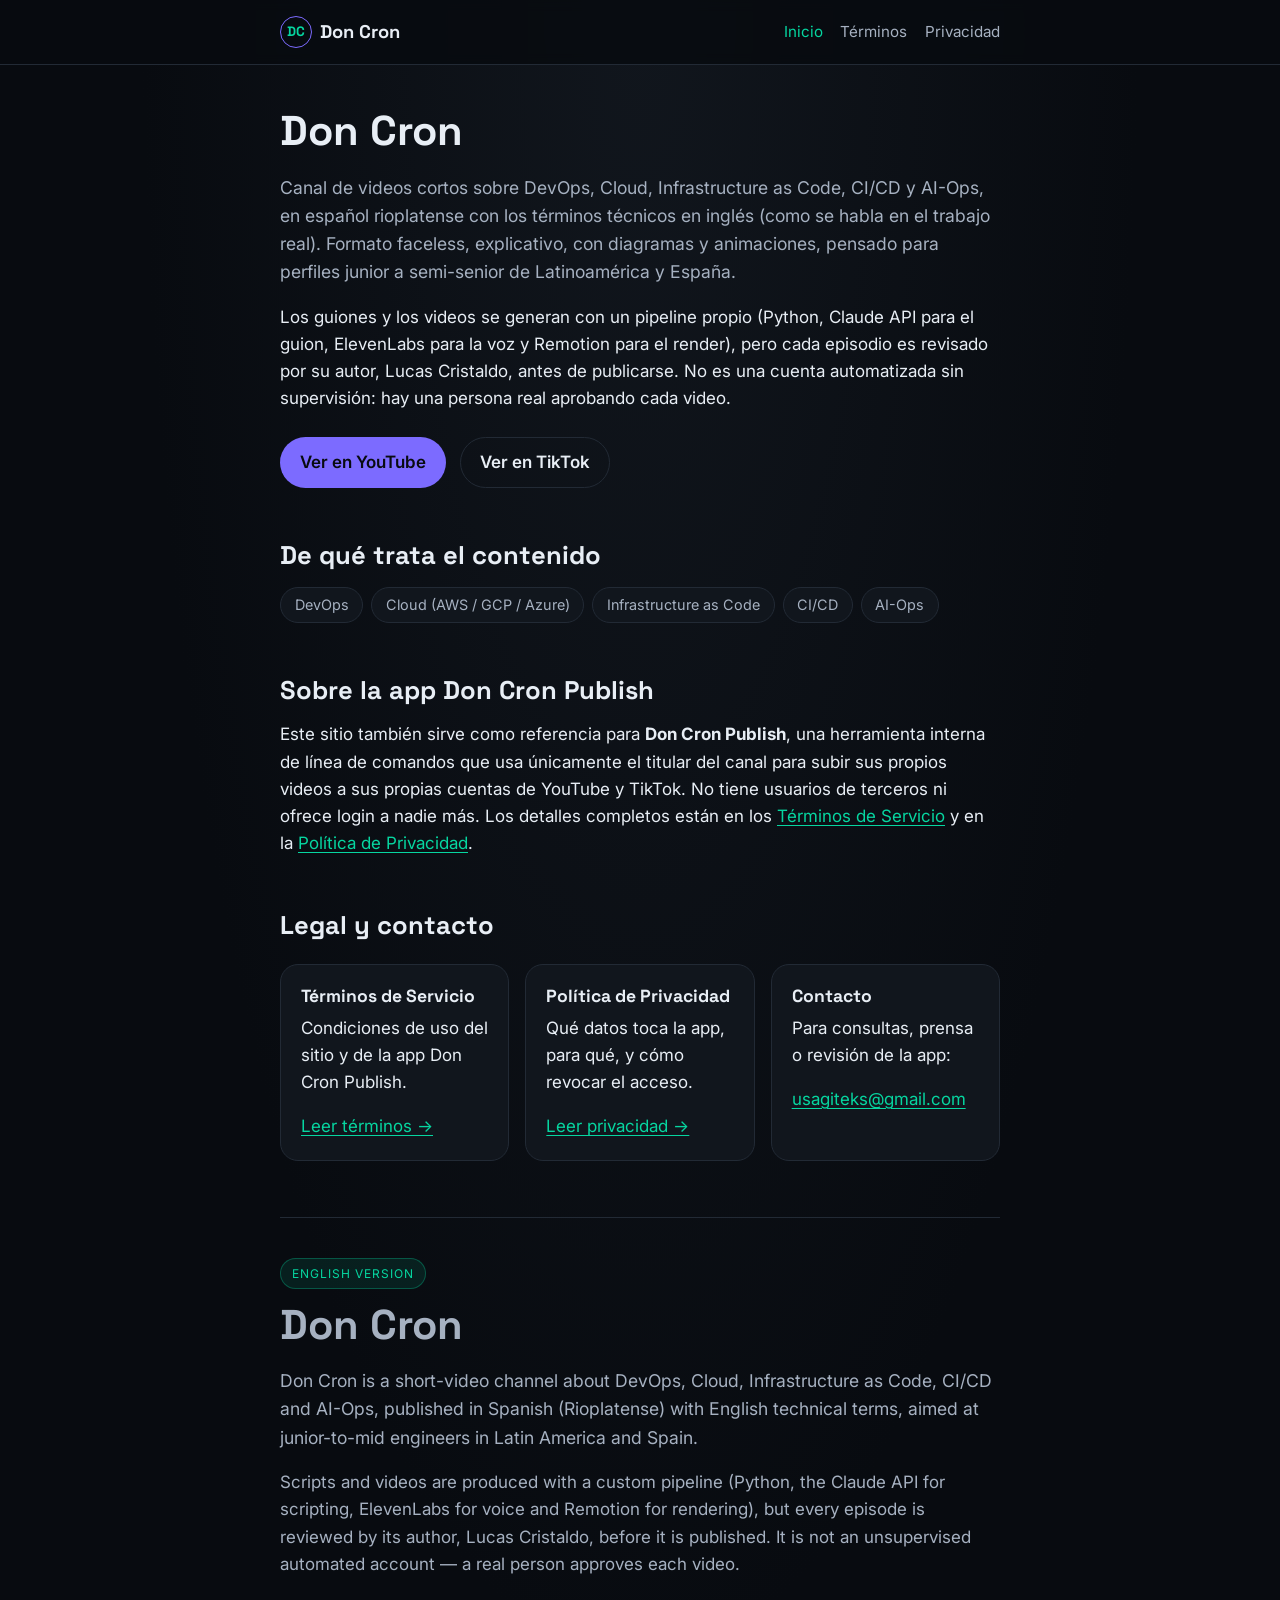
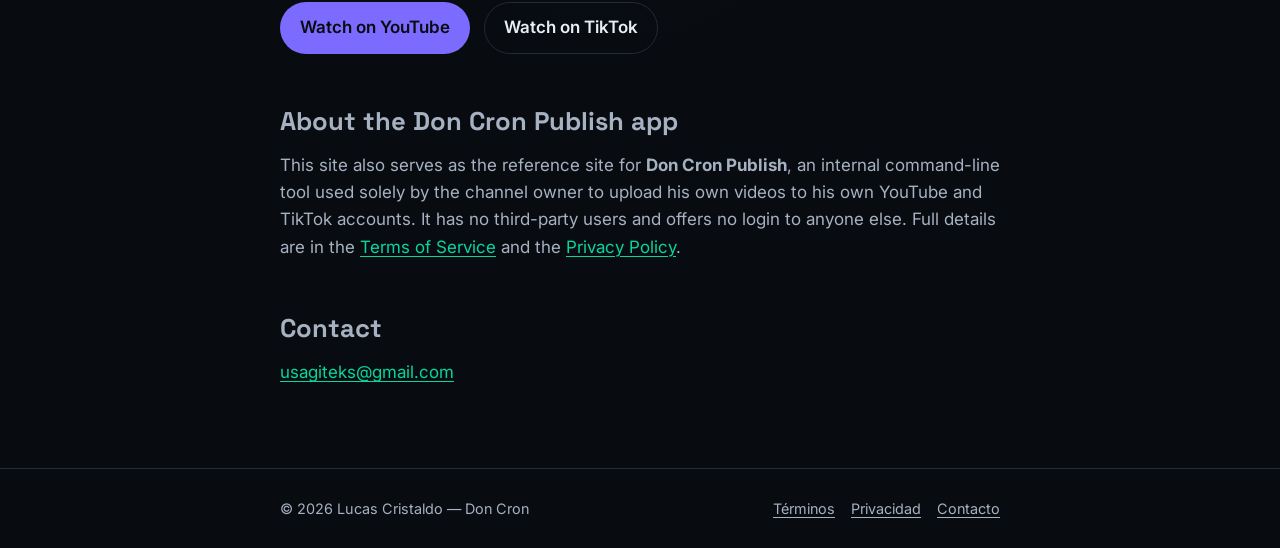
==== index.html @ e9a8c75a "feat: sitio público de Don Cron — home, términos y privacidad para la app Don Cron Publish Co-Author" ====
<!doctype html>
<html lang="es">
<head>
  <meta charset="utf-8">
  <meta name="viewport" content="width=device-width, initial-scale=1">
  <title>Don Cron — DevOps, Cloud y AI-Ops en español</title>
  <meta name="description" content="Don Cron es un canal de YouTube Shorts y TikTok sobre DevOps, Cloud, IaC, CI/CD y AI-Ops en español, con guiones y videos generados por un pipeline propio y revisados por su autor antes de publicarse.">
  <link rel="canonical" href="https://don-cron.com/">
  <link rel="icon" type="image/svg+xml" href="data:image/svg+xml,%3Csvg xmlns='http://www.w3.org/2000/svg' viewBox='0 0 64 64'%3E%3Ccircle cx='32' cy='32' r='30' fill='%23080b10' stroke='%237c6bff' stroke-width='3'/%3E%3Ctext x='32' y='41' font-family='Space Grotesk,Inter,sans-serif' font-size='24' font-weight='700' fill='%2306d6a0' text-anchor='middle'%3EDC%3C/text%3E%3C/svg%3E">
  <link rel="preconnect" href="https://fonts.googleapis.com">
  <link rel="preconnect" href="https://fonts.gstatic.com" crossorigin>
  <link href="https://fonts.googleapis.com/css2?family=Space+Grotesk:wght@500;700&family=Inter:wght@400;500;600&display=swap" rel="stylesheet">
  <link rel="stylesheet" href="/styles.css">
</head>
<body>
  <a class="skip-link" href="#contenido">Saltar al contenido</a>
  <header class="site-header">
    <div class="header-inner">
      <a class="wordmark" href="/">
        <span class="mark-dc" aria-hidden="true">DC</span>
        Don Cron
      </a>
      <nav class="site-nav" aria-label="Navegación principal">
        <a href="/" aria-current="page">Inicio</a>
        <a href="/terminos/">Términos</a>
        <a href="/privacidad/">Privacidad</a>
      </nav>
    </div>
  </header>

  <main id="contenido">
    <section lang="es">
      <h1>Don Cron</h1>
      <p class="lede">
        Canal de videos cortos sobre DevOps, Cloud, Infrastructure as Code, CI/CD
        y AI-Ops, en español rioplatense con los términos técnicos en inglés
        (como se habla en el trabajo real). Formato faceless, explicativo, con
        diagramas y animaciones, pensado para perfiles junior a semi-senior de
        Latinoamérica y España.
      </p>

      <p>
        Los guiones y los videos se generan con un pipeline propio (Python,
        Claude API para el guion, ElevenLabs para la voz y Remotion para el
        render), pero cada episodio es revisado por su autor, Lucas Cristaldo,
        antes de publicarse. No es una cuenta automatizada sin supervisión: hay
        una persona real aprobando cada video.
      </p>

      <div class="btn-row">
        <a class="btn" href="https://www.youtube.com/@Don-Cron" target="_blank" rel="noopener">Ver en YouTube</a>
        <a class="btn btn-outline" href="https://www.tiktok.com/@eldoncron" target="_blank" rel="noopener">Ver en TikTok</a>
      </div>

      <h2>De qué trata el contenido</h2>
      <ul class="pill-list">
        <li>DevOps</li>
        <li>Cloud (AWS / GCP / Azure)</li>
        <li>Infrastructure as Code</li>
        <li>CI/CD</li>
        <li>AI-Ops</li>
      </ul>

      <h2>Sobre la app Don Cron Publish</h2>
      <p>
        Este sitio también sirve como referencia para <strong>Don Cron
        Publish</strong>, una herramienta interna de línea de comandos que usa
        únicamente el titular del canal para subir sus propios videos a sus
        propias cuentas de YouTube y TikTok. No tiene usuarios de terceros ni
        ofrece login a nadie más. Los detalles completos están en los
        <a href="/terminos/">Términos de Servicio</a> y en la
        <a href="/privacidad/">Política de Privacidad</a>.
      </p>

      <h2>Legal y contacto</h2>
      <div class="card-grid">
        <div class="card">
          <h3>Términos de Servicio</h3>
          <p>Condiciones de uso del sitio y de la app Don Cron Publish.</p>
          <a href="/terminos/">Leer términos →</a>
        </div>
        <div class="card">
          <h3>Política de Privacidad</h3>
          <p>Qué datos toca la app, para qué, y cómo revocar el acceso.</p>
          <a href="/privacidad/">Leer privacidad →</a>
        </div>
        <div class="card">
          <h3>Contacto</h3>
          <p>Para consultas, prensa o revisión de la app:</p>
          <a href="mailto:usagiteks@gmail.com">usagiteks@gmail.com</a>
        </div>
      </div>
    </section>

    <hr class="lang-divider">

    <section lang="en">
      <span class="lang-tag">English version</span>
      <h1>Don Cron</h1>
      <p class="lede">
        Don Cron is a short-video channel about DevOps, Cloud, Infrastructure as
        Code, CI/CD and AI-Ops, published in Spanish (Rioplatense) with English
        technical terms, aimed at junior-to-mid engineers in Latin America and
        Spain.
      </p>
      <p>
        Scripts and videos are produced with a custom pipeline (Python, the
        Claude API for scripting, ElevenLabs for voice and Remotion for
        rendering), but every episode is reviewed by its author, Lucas
        Cristaldo, before it is published. It is not an unsupervised automated
        account — a real person approves each video.
      </p>
      <div class="btn-row">
        <a class="btn" href="https://www.youtube.com/@Don-Cron" target="_blank" rel="noopener">Watch on YouTube</a>
        <a class="btn btn-outline" href="https://www.tiktok.com/@eldoncron" target="_blank" rel="noopener">Watch on TikTok</a>
      </div>
      <h2>About the Don Cron Publish app</h2>
      <p>
        This site also serves as the reference site for <strong>Don Cron
        Publish</strong>, an internal command-line tool used solely by the
        channel owner to upload his own videos to his own YouTube and TikTok
        accounts. It has no third-party users and offers no login to anyone
        else. Full details are in the
        <a href="/terminos/">Terms of Service</a> and the
        <a href="/privacidad/">Privacy Policy</a>.
      </p>
      <h2>Contact</h2>
      <p>
        <a href="mailto:usagiteks@gmail.com">usagiteks@gmail.com</a>
      </p>
    </section>
  </main>

  <footer class="site-footer">
    <div class="footer-inner">
      <span>© 2026 Lucas Cristaldo — Don Cron</span>
      <div class="footer-links">
        <a href="/terminos/">Términos</a>
        <a href="/privacidad/">Privacidad</a>
        <a href="mailto:usagiteks@gmail.com">Contacto</a>
      </div>
    </div>
  </footer>
</body>
</html>
---- styles.css ----
/* Don Cron — don-cron.com
   Estilo derivado de la paleta aprobada del canal (ver remotion/src/theme.ts
   en el repo del pipeline): fondo oscuro, acentos violeta/cyan,
   Space Grotesk para títulos, Inter para texto. */

:root {
  --bg: #080b10;
  --bg-elev: #11161d;
  --border: #222a35;
  --text: #e8eef5;
  --text-dim: #a6b1c1;
  --violet: #7c6bff;
  --cyan: #06d6a0;
  --radius-sm: 12px;
  --radius-md: 18px;
  --max-width: 760px;
}

* {
  box-sizing: border-box;
}

html {
  color-scheme: dark;
}

body {
  margin: 0;
  background: radial-gradient(ellipse at 50% 0%, var(--bg-elev) 0%, var(--bg) 55%);
  color: var(--text);
  font-family: 'Inter', system-ui, -apple-system, sans-serif;
  line-height: 1.6;
  font-size: 17px;
}

h1,
h2,
h3 {
  font-family: 'Space Grotesk', 'Inter', system-ui, sans-serif;
  line-height: 1.25;
  color: var(--text);
}

h1 {
  font-size: clamp(1.9rem, 5vw, 2.6rem);
  margin: 0 0 0.4em;
}

h2 {
  font-size: clamp(1.3rem, 4vw, 1.6rem);
  margin: 2em 0 0.6em;
}

h3 {
  font-size: 1.1rem;
  margin: 1.6em 0 0.4em;
}

p {
  margin: 0 0 1em;
}

a {
  color: var(--cyan);
  text-decoration-thickness: 1px;
  text-underline-offset: 3px;
}

a:hover,
a:focus-visible {
  color: var(--violet);
}

a:focus-visible,
button:focus-visible {
  outline: 2px solid var(--cyan);
  outline-offset: 3px;
}

ul,
ol {
  padding-left: 1.3em;
  margin: 0 0 1em;
}

li {
  margin-bottom: 0.5em;
}

.skip-link {
  position: absolute;
  left: -9999px;
  top: 0;
  background: var(--violet);
  color: #080b10;
  padding: 0.6em 1em;
  border-radius: var(--radius-sm);
  z-index: 10;
}

.skip-link:focus {
  left: 1em;
  top: 1em;
}

header.site-header {
  border-bottom: 1px solid var(--border);
  background: rgba(8, 11, 16, 0.85);
  backdrop-filter: blur(6px);
  position: sticky;
  top: 0;
  z-index: 5;
}

.header-inner {
  max-width: var(--max-width);
  margin: 0 auto;
  padding: 1rem 1.25rem;
  display: flex;
  align-items: center;
  justify-content: space-between;
  gap: 1rem;
  flex-wrap: wrap;
}

.wordmark {
  display: flex;
  align-items: center;
  gap: 0.5rem;
  font-family: 'Space Grotesk', 'Inter', system-ui, sans-serif;
  font-weight: 700;
  font-size: 1.15rem;
  color: var(--text);
  text-decoration: none;
}

.wordmark:hover,
.wordmark:focus-visible {
  color: var(--text);
}

.wordmark .mark-dc {
  display: inline-flex;
  align-items: center;
  justify-content: center;
  width: 32px;
  height: 32px;
  border-radius: 50%;
  border: 1.5px solid var(--violet);
  color: var(--cyan);
  font-size: 0.85rem;
  font-weight: 700;
  letter-spacing: -0.03em;
}

nav.site-nav {
  display: flex;
  gap: 1.1rem;
  flex-wrap: wrap;
  font-size: 0.95rem;
}

nav.site-nav a {
  color: var(--text-dim);
  text-decoration: none;
}

nav.site-nav a:hover,
nav.site-nav a:focus-visible,
nav.site-nav a[aria-current="page"] {
  color: var(--cyan);
}

main {
  max-width: var(--max-width);
  margin: 0 auto;
  padding: 2.5rem 1.25rem 4rem;
}

.lede {
  font-size: 1.1rem;
  color: var(--text-dim);
}

.card-grid {
  display: grid;
  grid-template-columns: repeat(auto-fit, minmax(220px, 1fr));
  gap: 1rem;
  margin: 1.5rem 0;
}

.card {
  background: var(--bg-elev);
  border: 1px solid var(--border);
  border-radius: var(--radius-md);
  padding: 1.25rem;
}

.card h3 {
  margin-top: 0;
}

.btn {
  display: inline-flex;
  align-items: center;
  gap: 0.5rem;
  padding: 0.7rem 1.2rem;
  border-radius: 999px;
  background: var(--violet);
  color: #080b10;
  font-weight: 600;
  text-decoration: none;
  border: 1px solid transparent;
}

.btn:hover,
.btn:focus-visible {
  background: var(--cyan);
  color: #080b10;
}

.btn-outline {
  background: transparent;
  color: var(--text);
  border: 1px solid var(--border);
}

.btn-outline:hover,
.btn-outline:focus-visible {
  border-color: var(--cyan);
  color: var(--cyan);
  background: transparent;
}

.btn-row {
  display: flex;
  gap: 0.85rem;
  flex-wrap: wrap;
  margin: 1.5rem 0;
}

.pill-list {
  list-style: none;
  padding: 0;
  display: flex;
  flex-wrap: wrap;
  gap: 0.5rem;
}

.pill-list li {
  margin: 0;
  background: var(--bg-elev);
  border: 1px solid var(--border);
  border-radius: 999px;
  padding: 0.35rem 0.85rem;
  font-size: 0.9rem;
  color: var(--text-dim);
}

.legal-meta {
  color: var(--text-dim);
  font-size: 0.92rem;
  border-left: 3px solid var(--violet);
  padding-left: 0.9rem;
  margin: 1.2rem 0 2rem;
}

.lang-divider {
  margin: 3.5rem 0 2.5rem;
  border: 0;
  border-top: 1px solid var(--border);
}

.lang-tag {
  display: inline-block;
  text-transform: uppercase;
  letter-spacing: 0.08em;
  font-size: 0.75rem;
  color: var(--cyan);
  background: rgba(6, 214, 160, 0.1);
  border: 1px solid rgba(6, 214, 160, 0.3);
  border-radius: 999px;
  padding: 0.3rem 0.7rem;
  margin-bottom: 0.6rem;
}

section[lang="en"] {
  color: var(--text-dim);
}

section[lang="en"] h1,
section[lang="en"] h2,
section[lang="en"] h3 {
  color: var(--text-dim);
}

footer.site-footer {
  border-top: 1px solid var(--border);
  color: var(--text-dim);
  font-size: 0.9rem;
}

.footer-inner {
  max-width: var(--max-width);
  margin: 0 auto;
  padding: 1.75rem 1.25rem;
  display: flex;
  flex-wrap: wrap;
  gap: 0.75rem 1.5rem;
  align-items: center;
  justify-content: space-between;
}

.footer-links {
  display: flex;
  flex-wrap: wrap;
  gap: 1rem;
}

.footer-links a {
  color: var(--text-dim);
}

.not-found {
  text-align: center;
  padding: 4rem 1.25rem;
}

.not-found .code {
  font-family: 'Space Grotesk', sans-serif;
  font-size: 4rem;
  font-weight: 700;
  color: var(--violet);
  margin: 0;
}

@media (max-width: 480px) {
  main {
    padding: 1.75rem 1rem 3rem;
  }

  .header-inner {
    padding: 0.85rem 1rem;
  }
}
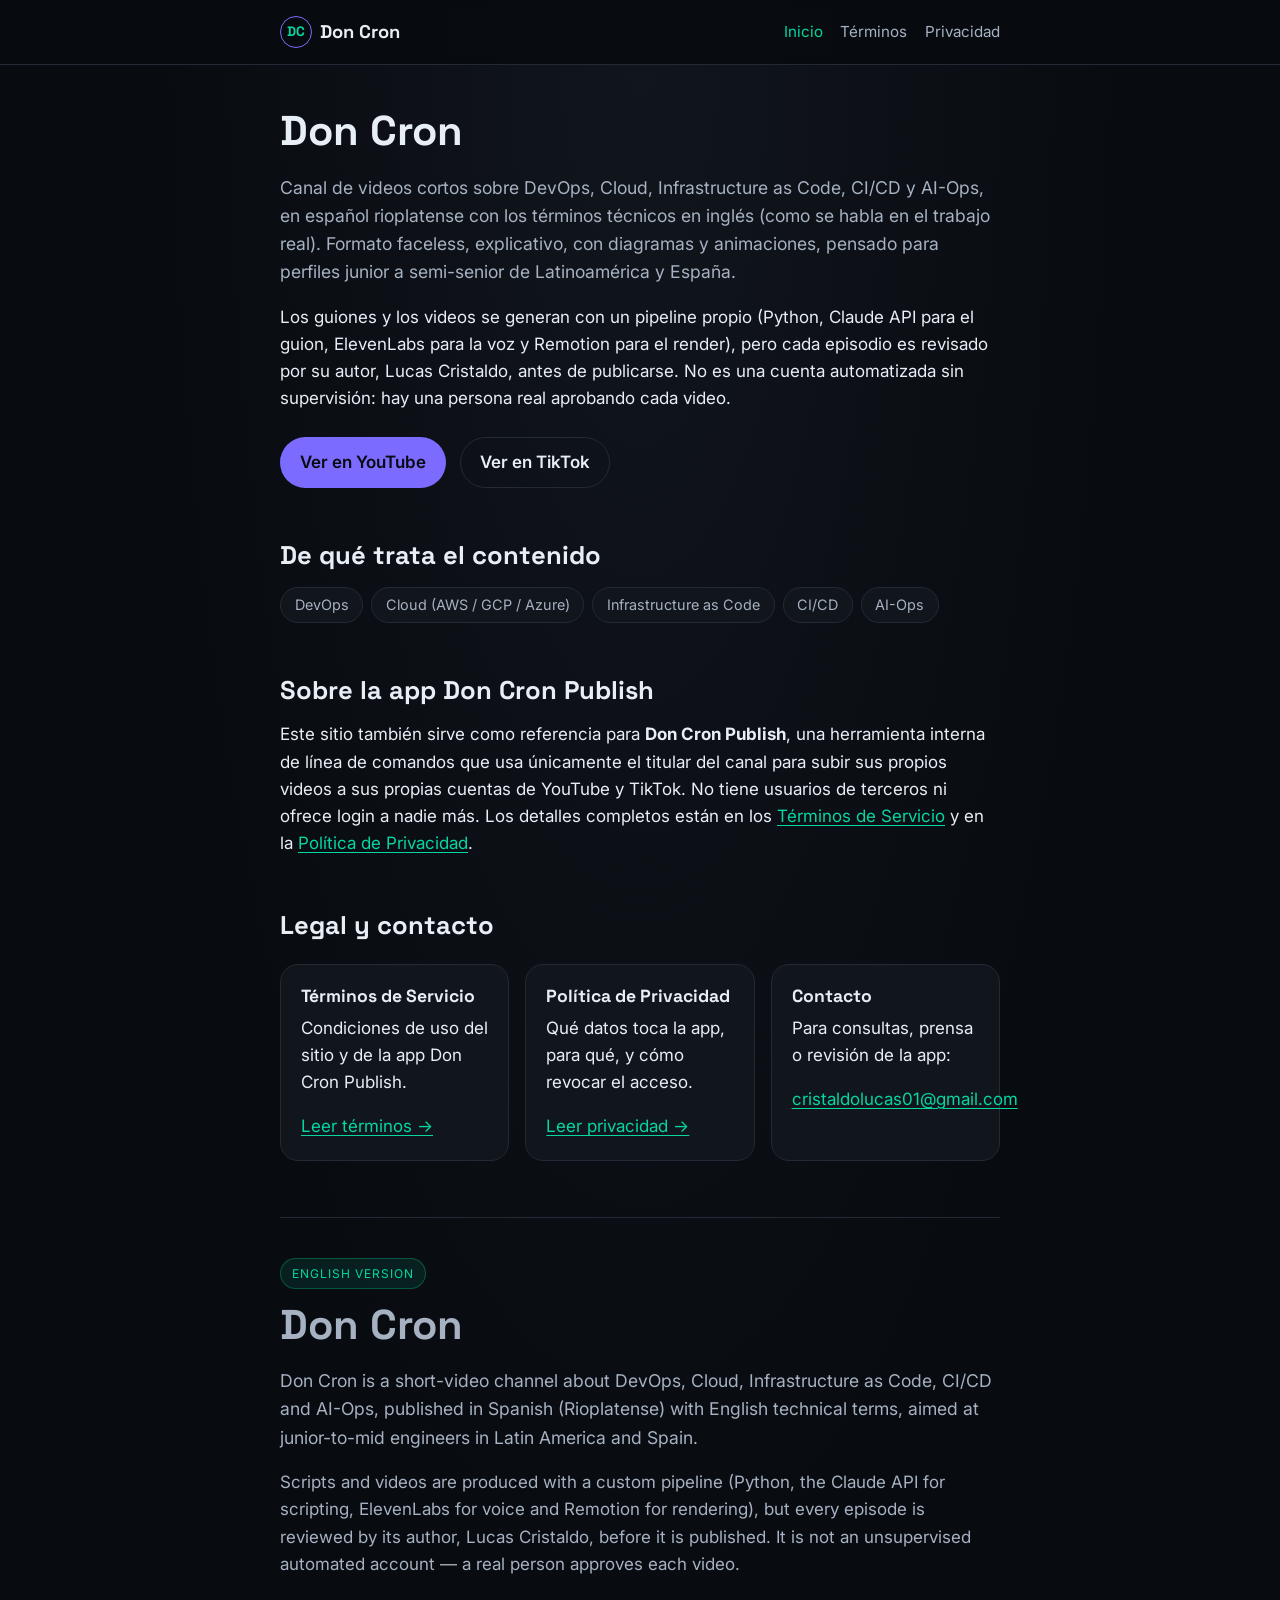
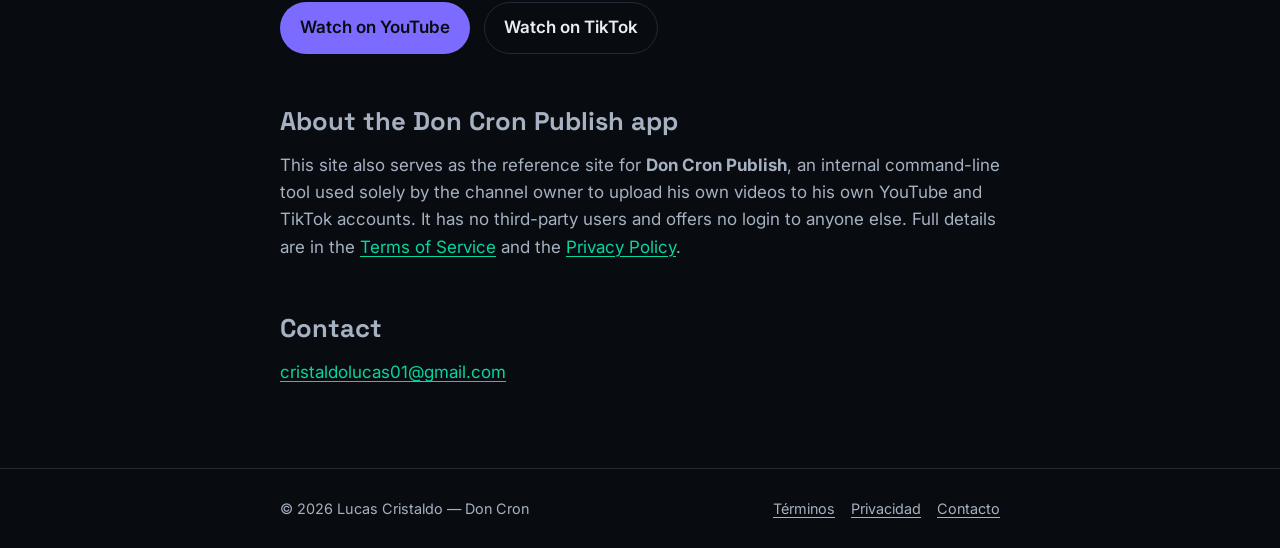
==== commit 1f4f6fd3: "fix: contacto del sitio y de la app Don Cron Publish es cristaldolucas01@gmail.com Co-Authored-By: C" ====
--- a/index.html
+++ b/index.html
@@ -87,7 +87,7 @@
         <div class="card">
           <h3>Contacto</h3>
           <p>Para consultas, prensa o revisión de la app:</p>
-          <a href="mailto:usagiteks@gmail.com">usagiteks@gmail.com</a>
+          <a href="mailto:cristaldolucas01@gmail.com">cristaldolucas01@gmail.com</a>
         </div>
       </div>
     </section>
@@ -126,7 +126,7 @@
       </p>
       <h2>Contact</h2>
       <p>
-        <a href="mailto:usagiteks@gmail.com">usagiteks@gmail.com</a>
+        <a href="mailto:cristaldolucas01@gmail.com">cristaldolucas01@gmail.com</a>
       </p>
     </section>
   </main>
@@ -137,7 +137,7 @@
       <div class="footer-links">
         <a href="/terminos/">Términos</a>
         <a href="/privacidad/">Privacidad</a>
-        <a href="mailto:usagiteks@gmail.com">Contacto</a>
+        <a href="mailto:cristaldolucas01@gmail.com">Contacto</a>
       </div>
     </div>
   </footer>
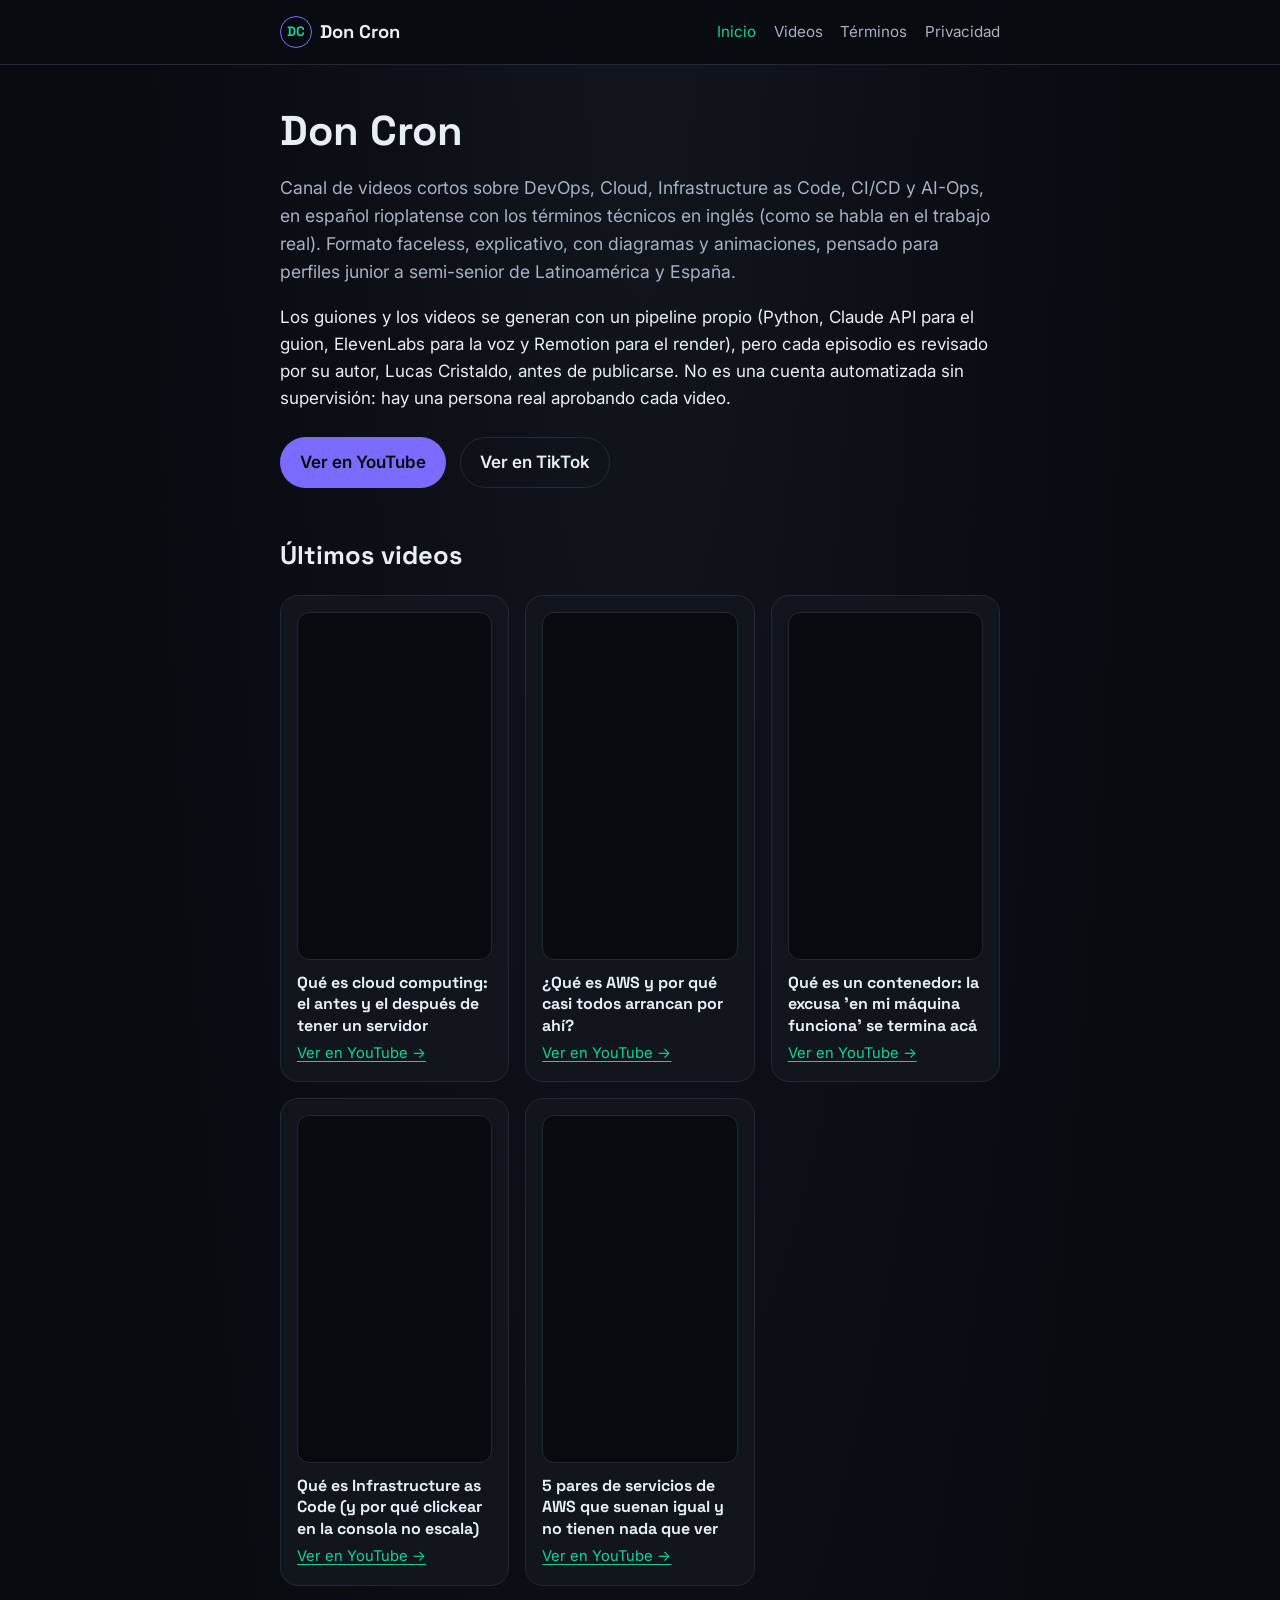
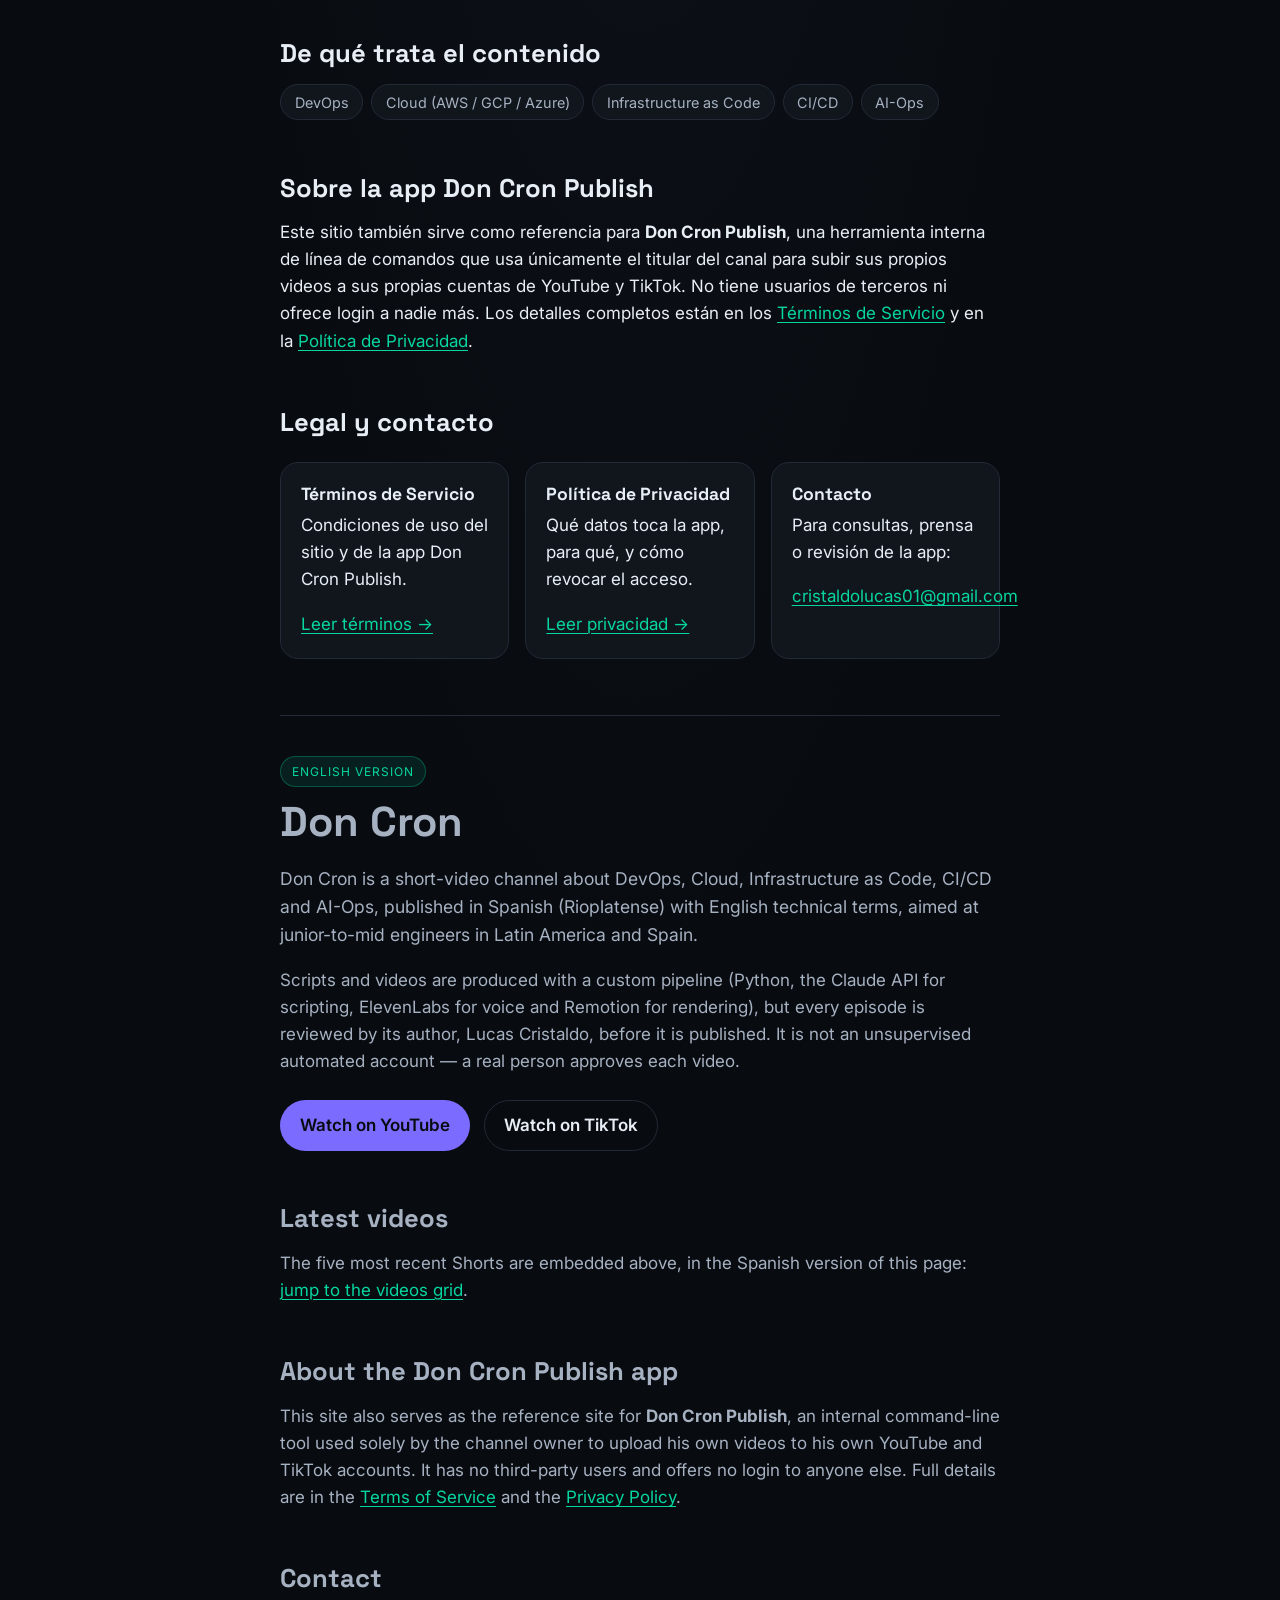
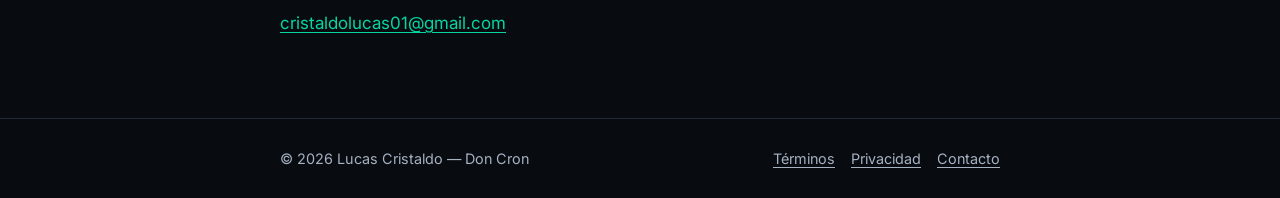
==== commit 57e1ed41: "feat: sección de últimos videos en la home con los 5 Shorts del lanzamiento Co-Authored-By: Claude O" ====
--- a/index.html
+++ b/index.html
@@ -22,6 +22,7 @@
       </a>
       <nav class="site-nav" aria-label="Navegación principal">
         <a href="/" aria-current="page">Inicio</a>
+        <a href="#videos">Videos</a>
         <a href="/terminos/">Términos</a>
         <a href="/privacidad/">Privacidad</a>
       </nav>
@@ -52,6 +53,77 @@
         <a class="btn btn-outline" href="https://www.tiktok.com/@eldoncron" target="_blank" rel="noopener">Ver en TikTok</a>
       </div>
 
+      <section id="videos" aria-labelledby="videos-heading">
+        <h2 id="videos-heading">Últimos videos</h2>
+        <div class="card-grid video-grid">
+          <div class="card video-card">
+            <div class="video-frame">
+              <iframe
+                src="https://www.youtube-nocookie.com/embed/CHC10zpvE5E"
+                title="Qué es cloud computing: el antes y el después de tener un servidor"
+                loading="lazy"
+                allow="accelerometer; autoplay; clipboard-write; encrypted-media; gyroscope; picture-in-picture; web-share"
+                referrerpolicy="strict-origin-when-cross-origin"
+                allowfullscreen></iframe>
+            </div>
+            <h3>Qué es cloud computing: el antes y el después de tener un servidor</h3>
+            <a href="https://www.youtube.com/shorts/CHC10zpvE5E" target="_blank" rel="noopener">Ver en YouTube →</a>
+          </div>
+          <div class="card video-card">
+            <div class="video-frame">
+              <iframe
+                src="https://www.youtube-nocookie.com/embed/8z1vZelxkNM"
+                title="¿Qué es AWS y por qué casi todos arrancan por ahí?"
+                loading="lazy"
+                allow="accelerometer; autoplay; clipboard-write; encrypted-media; gyroscope; picture-in-picture; web-share"
+                referrerpolicy="strict-origin-when-cross-origin"
+                allowfullscreen></iframe>
+            </div>
+            <h3>¿Qué es AWS y por qué casi todos arrancan por ahí?</h3>
+            <a href="https://www.youtube.com/shorts/8z1vZelxkNM" target="_blank" rel="noopener">Ver en YouTube →</a>
+          </div>
+          <div class="card video-card">
+            <div class="video-frame">
+              <iframe
+                src="https://www.youtube-nocookie.com/embed/yPvs-WVmm48"
+                title="Qué es un contenedor: la excusa 'en mi máquina funciona' se termina acá"
+                loading="lazy"
+                allow="accelerometer; autoplay; clipboard-write; encrypted-media; gyroscope; picture-in-picture; web-share"
+                referrerpolicy="strict-origin-when-cross-origin"
+                allowfullscreen></iframe>
+            </div>
+            <h3>Qué es un contenedor: la excusa 'en mi máquina funciona' se termina acá</h3>
+            <a href="https://www.youtube.com/shorts/yPvs-WVmm48" target="_blank" rel="noopener">Ver en YouTube →</a>
+          </div>
+          <div class="card video-card">
+            <div class="video-frame">
+              <iframe
+                src="https://www.youtube-nocookie.com/embed/XuDTE0apZ3g"
+                title="Qué es Infrastructure as Code (y por qué clickear en la consola no escala)"
+                loading="lazy"
+                allow="accelerometer; autoplay; clipboard-write; encrypted-media; gyroscope; picture-in-picture; web-share"
+                referrerpolicy="strict-origin-when-cross-origin"
+                allowfullscreen></iframe>
+            </div>
+            <h3>Qué es Infrastructure as Code (y por qué clickear en la consola no escala)</h3>
+            <a href="https://www.youtube.com/shorts/XuDTE0apZ3g" target="_blank" rel="noopener">Ver en YouTube →</a>
+          </div>
+          <div class="card video-card">
+            <div class="video-frame">
+              <iframe
+                src="https://www.youtube-nocookie.com/embed/S3RMrlXhr4M"
+                title="5 pares de servicios de AWS que suenan igual y no tienen nada que ver"
+                loading="lazy"
+                allow="accelerometer; autoplay; clipboard-write; encrypted-media; gyroscope; picture-in-picture; web-share"
+                referrerpolicy="strict-origin-when-cross-origin"
+                allowfullscreen></iframe>
+            </div>
+            <h3>5 pares de servicios de AWS que suenan igual y no tienen nada que ver</h3>
+            <a href="https://www.youtube.com/shorts/S3RMrlXhr4M" target="_blank" rel="noopener">Ver en YouTube →</a>
+          </div>
+        </div>
+      </section>
+
       <h2>De qué trata el contenido</h2>
       <ul class="pill-list">
         <li>DevOps</li>
@@ -114,6 +186,13 @@
         <a class="btn" href="https://www.youtube.com/@Don-Cron" target="_blank" rel="noopener">Watch on YouTube</a>
         <a class="btn btn-outline" href="https://www.tiktok.com/@eldoncron" target="_blank" rel="noopener">Watch on TikTok</a>
       </div>
+
+      <h2>Latest videos</h2>
+      <p>
+        The five most recent Shorts are embedded above, in the Spanish
+        version of this page: <a href="#videos">jump to the videos grid</a>.
+      </p>
+
       <h2>About the Don Cron Publish app</h2>
       <p>
         This site also serves as the reference site for <strong>Don Cron
--- a/styles.css
+++ b/styles.css
@@ -200,6 +200,54 @@
   margin-top: 0;
 }
 
+.video-grid {
+  grid-template-columns: repeat(auto-fit, minmax(150px, 1fr));
+}
+
+@media (min-width: 601px) {
+  .video-grid {
+    grid-template-columns: repeat(2, 1fr);
+  }
+}
+
+@media (min-width: 1024px) {
+  .video-grid {
+    grid-template-columns: repeat(3, 1fr);
+  }
+}
+
+.video-card {
+  padding: 1rem;
+  display: flex;
+  flex-direction: column;
+}
+
+.video-frame {
+  aspect-ratio: 9 / 16;
+  width: 100%;
+  border-radius: var(--radius-sm);
+  overflow: hidden;
+  background: var(--bg);
+  border: 1px solid var(--border);
+}
+
+.video-frame iframe {
+  display: block;
+  width: 100%;
+  height: 100%;
+  border: 0;
+}
+
+.video-card h3 {
+  margin: 0.75rem 0 0.35em;
+  font-size: 1rem;
+  line-height: 1.35;
+}
+
+.video-card a {
+  font-size: 0.92rem;
+}
+
 .btn {
   display: inline-flex;
   align-items: center;
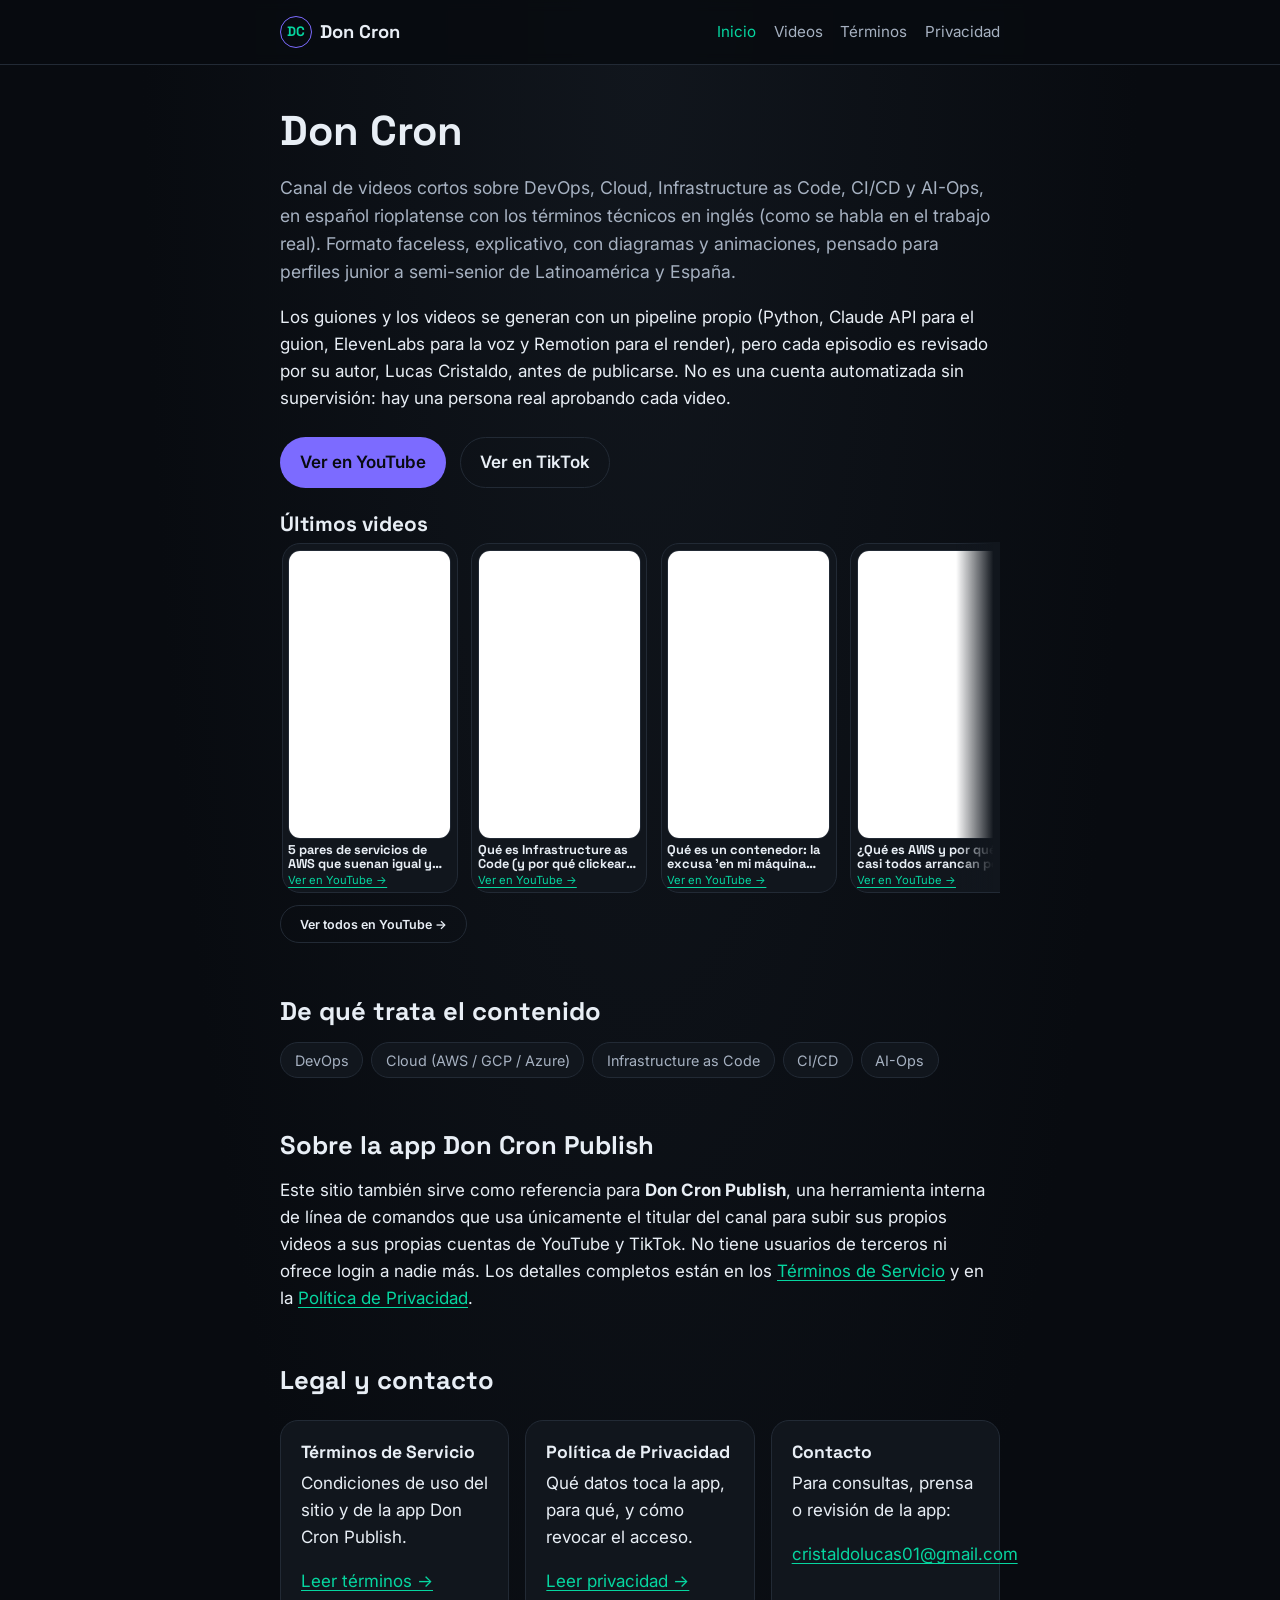
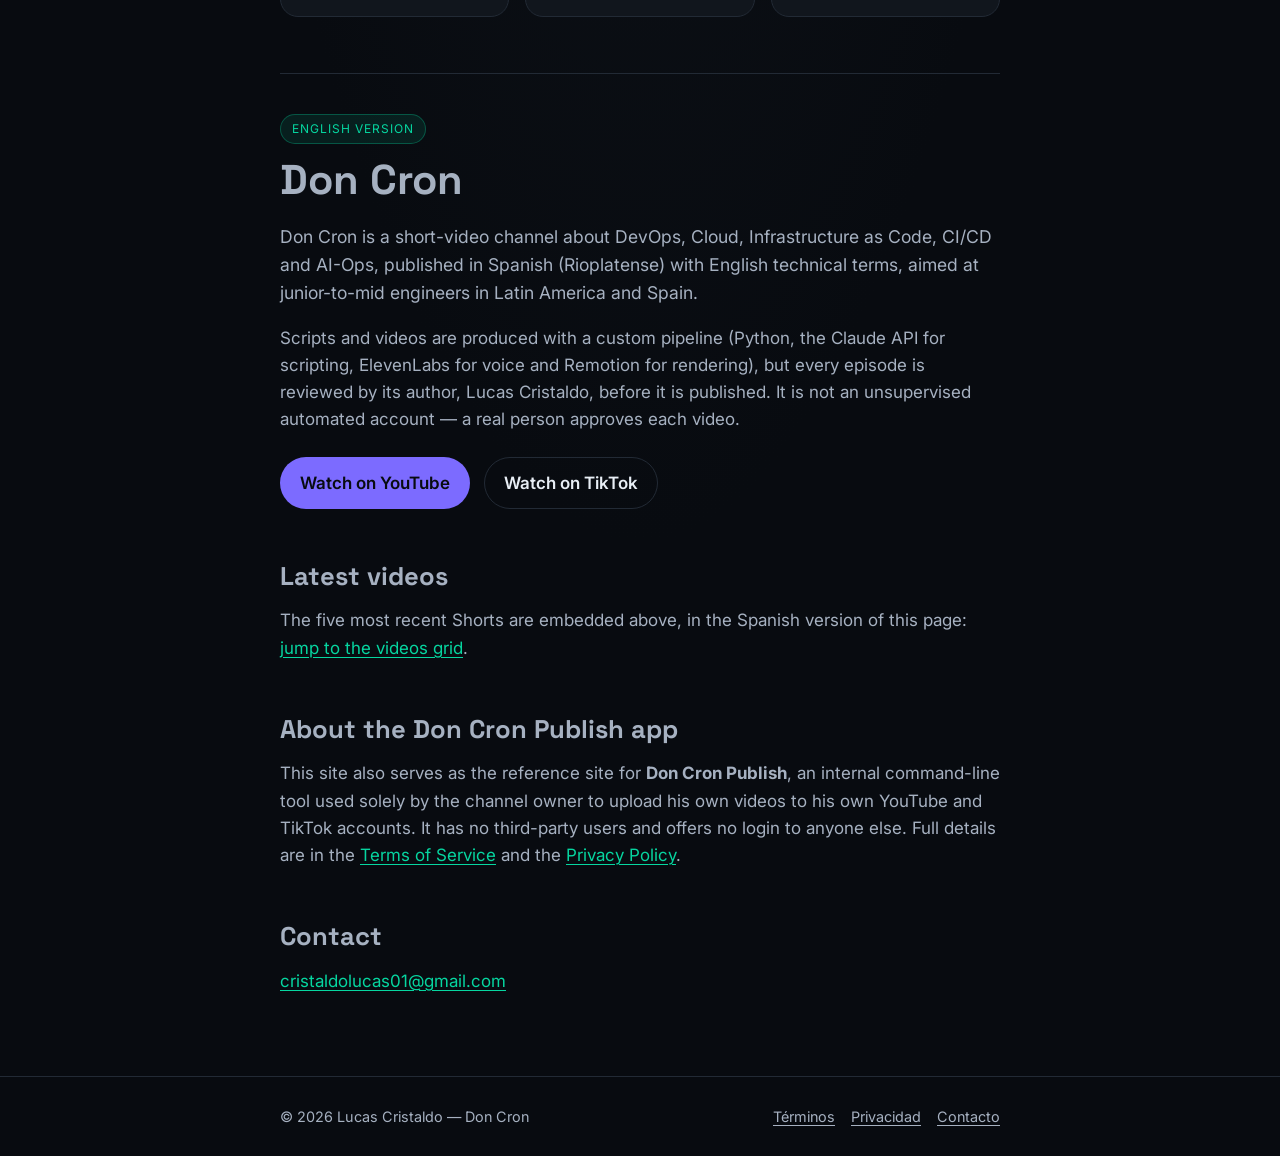
==== commit 3c57decc: "feat: carrusel compacto de videos (más nuevo primero, tope 8) Co-Authored-By: Claude Opus 5 (1M cont" ====
--- a/index.html
+++ b/index.html
@@ -55,73 +55,77 @@
 
       <section id="videos" aria-labelledby="videos-heading">
         <h2 id="videos-heading">Últimos videos</h2>
-        <div class="card-grid video-grid">
-          <div class="card video-card">
-            <div class="video-frame">
-              <iframe
-                src="https://www.youtube-nocookie.com/embed/CHC10zpvE5E"
-                title="Qué es cloud computing: el antes y el después de tener un servidor"
-                loading="lazy"
-                allow="accelerometer; autoplay; clipboard-write; encrypted-media; gyroscope; picture-in-picture; web-share"
-                referrerpolicy="strict-origin-when-cross-origin"
-                allowfullscreen></iframe>
-            </div>
-            <h3>Qué es cloud computing: el antes y el después de tener un servidor</h3>
-            <a href="https://www.youtube.com/shorts/CHC10zpvE5E" target="_blank" rel="noopener">Ver en YouTube →</a>
+        <div class="carousel-wrap">
+          <!-- Más nuevo primero. Máximo 8 tarjetas: al agregar la 9ª, sacar la última. -->
+          <div class="video-carousel" tabindex="0" aria-label="Carrusel de últimos videos del canal">
+            <div class="card video-card">
+              <div class="video-frame">
+                <iframe
+                  src="https://www.youtube-nocookie.com/embed/S3RMrlXhr4M"
+                  title="5 pares de servicios de AWS que suenan igual y no tienen nada que ver"
+                  loading="lazy"
+                  allow="accelerometer; autoplay; clipboard-write; encrypted-media; gyroscope; picture-in-picture; web-share"
+                  referrerpolicy="strict-origin-when-cross-origin"
+                  allowfullscreen></iframe>
+              </div>
+              <h3>5 pares de servicios de AWS que suenan igual y no tienen nada que ver</h3>
+              <a href="https://www.youtube.com/shorts/S3RMrlXhr4M" target="_blank" rel="noopener">Ver en YouTube →</a>
+            </div>
+            <div class="card video-card">
+              <div class="video-frame">
+                <iframe
+                  src="https://www.youtube-nocookie.com/embed/XuDTE0apZ3g"
+                  title="Qué es Infrastructure as Code (y por qué clickear en la consola no escala)"
+                  loading="lazy"
+                  allow="accelerometer; autoplay; clipboard-write; encrypted-media; gyroscope; picture-in-picture; web-share"
+                  referrerpolicy="strict-origin-when-cross-origin"
+                  allowfullscreen></iframe>
+              </div>
+              <h3>Qué es Infrastructure as Code (y por qué clickear en la consola no escala)</h3>
+              <a href="https://www.youtube.com/shorts/XuDTE0apZ3g" target="_blank" rel="noopener">Ver en YouTube →</a>
+            </div>
+            <div class="card video-card">
+              <div class="video-frame">
+                <iframe
+                  src="https://www.youtube-nocookie.com/embed/yPvs-WVmm48"
+                  title="Qué es un contenedor: la excusa 'en mi máquina funciona' se termina acá"
+                  loading="lazy"
+                  allow="accelerometer; autoplay; clipboard-write; encrypted-media; gyroscope; picture-in-picture; web-share"
+                  referrerpolicy="strict-origin-when-cross-origin"
+                  allowfullscreen></iframe>
+              </div>
+              <h3>Qué es un contenedor: la excusa 'en mi máquina funciona' se termina acá</h3>
+              <a href="https://www.youtube.com/shorts/yPvs-WVmm48" target="_blank" rel="noopener">Ver en YouTube →</a>
+            </div>
+            <div class="card video-card">
+              <div class="video-frame">
+                <iframe
+                  src="https://www.youtube-nocookie.com/embed/8z1vZelxkNM"
+                  title="¿Qué es AWS y por qué casi todos arrancan por ahí?"
+                  loading="lazy"
+                  allow="accelerometer; autoplay; clipboard-write; encrypted-media; gyroscope; picture-in-picture; web-share"
+                  referrerpolicy="strict-origin-when-cross-origin"
+                  allowfullscreen></iframe>
+              </div>
+              <h3>¿Qué es AWS y por qué casi todos arrancan por ahí?</h3>
+              <a href="https://www.youtube.com/shorts/8z1vZelxkNM" target="_blank" rel="noopener">Ver en YouTube →</a>
+            </div>
+            <div class="card video-card">
+              <div class="video-frame">
+                <iframe
+                  src="https://www.youtube-nocookie.com/embed/CHC10zpvE5E"
+                  title="Qué es cloud computing: el antes y el después de tener un servidor"
+                  loading="lazy"
+                  allow="accelerometer; autoplay; clipboard-write; encrypted-media; gyroscope; picture-in-picture; web-share"
+                  referrerpolicy="strict-origin-when-cross-origin"
+                  allowfullscreen></iframe>
+              </div>
+              <h3>Qué es cloud computing: el antes y el después de tener un servidor</h3>
+              <a href="https://www.youtube.com/shorts/CHC10zpvE5E" target="_blank" rel="noopener">Ver en YouTube →</a>
+            </div>
           </div>
-          <div class="card video-card">
-            <div class="video-frame">
-              <iframe
-                src="https://www.youtube-nocookie.com/embed/8z1vZelxkNM"
-                title="¿Qué es AWS y por qué casi todos arrancan por ahí?"
-                loading="lazy"
-                allow="accelerometer; autoplay; clipboard-write; encrypted-media; gyroscope; picture-in-picture; web-share"
-                referrerpolicy="strict-origin-when-cross-origin"
-                allowfullscreen></iframe>
-            </div>
-            <h3>¿Qué es AWS y por qué casi todos arrancan por ahí?</h3>
-            <a href="https://www.youtube.com/shorts/8z1vZelxkNM" target="_blank" rel="noopener">Ver en YouTube →</a>
-          </div>
-          <div class="card video-card">
-            <div class="video-frame">
-              <iframe
-                src="https://www.youtube-nocookie.com/embed/yPvs-WVmm48"
-                title="Qué es un contenedor: la excusa 'en mi máquina funciona' se termina acá"
-                loading="lazy"
-                allow="accelerometer; autoplay; clipboard-write; encrypted-media; gyroscope; picture-in-picture; web-share"
-                referrerpolicy="strict-origin-when-cross-origin"
-                allowfullscreen></iframe>
-            </div>
-            <h3>Qué es un contenedor: la excusa 'en mi máquina funciona' se termina acá</h3>
-            <a href="https://www.youtube.com/shorts/yPvs-WVmm48" target="_blank" rel="noopener">Ver en YouTube →</a>
-          </div>
-          <div class="card video-card">
-            <div class="video-frame">
-              <iframe
-                src="https://www.youtube-nocookie.com/embed/XuDTE0apZ3g"
-                title="Qué es Infrastructure as Code (y por qué clickear en la consola no escala)"
-                loading="lazy"
-                allow="accelerometer; autoplay; clipboard-write; encrypted-media; gyroscope; picture-in-picture; web-share"
-                referrerpolicy="strict-origin-when-cross-origin"
-                allowfullscreen></iframe>
-            </div>
-            <h3>Qué es Infrastructure as Code (y por qué clickear en la consola no escala)</h3>
-            <a href="https://www.youtube.com/shorts/XuDTE0apZ3g" target="_blank" rel="noopener">Ver en YouTube →</a>
-          </div>
-          <div class="card video-card">
-            <div class="video-frame">
-              <iframe
-                src="https://www.youtube-nocookie.com/embed/S3RMrlXhr4M"
-                title="5 pares de servicios de AWS que suenan igual y no tienen nada que ver"
-                loading="lazy"
-                allow="accelerometer; autoplay; clipboard-write; encrypted-media; gyroscope; picture-in-picture; web-share"
-                referrerpolicy="strict-origin-when-cross-origin"
-                allowfullscreen></iframe>
-            </div>
-            <h3>5 pares de servicios de AWS que suenan igual y no tienen nada que ver</h3>
-            <a href="https://www.youtube.com/shorts/S3RMrlXhr4M" target="_blank" rel="noopener">Ver en YouTube →</a>
-          </div>
-        </div>
+        </div>
+        <a class="btn btn-outline btn-sm" href="https://www.youtube.com/@Don-Cron/shorts" target="_blank" rel="noopener">Ver todos en YouTube →</a>
       </section>
 
       <h2>De qué trata el contenido</h2>
--- a/styles.css
+++ b/styles.css
@@ -200,26 +200,72 @@
   margin-top: 0;
 }
 
-.video-grid {
-  grid-template-columns: repeat(auto-fit, minmax(150px, 1fr));
-}
-
-@media (min-width: 601px) {
-  .video-grid {
-    grid-template-columns: repeat(2, 1fr);
+#videos-heading {
+  margin-top: 0;
+  margin-bottom: 0.3rem;
+  font-size: 1.3rem;
+  line-height: 1.2;
+}
+
+.carousel-wrap {
+  position: relative;
+}
+
+.carousel-wrap::after {
+  content: "";
+  position: absolute;
+  top: 0;
+  right: 0;
+  bottom: 10px;
+  width: 44px;
+  background: linear-gradient(to right, transparent, var(--bg-elev) 85%);
+  pointer-events: none;
+}
+
+.video-carousel {
+  display: flex;
+  gap: 0.85rem;
+  overflow-x: auto;
+  overscroll-behavior-x: contain;
+  scroll-snap-type: x mandatory;
+  scroll-padding: 0 0.5rem;
+  padding: 0.1rem 0.5rem 0.45rem 0.1rem;
+  margin: 0 0 0.35rem;
+  scrollbar-width: thin;
+  scrollbar-color: var(--violet) var(--bg-elev);
+}
+
+.video-carousel:focus-visible {
+  outline: 2px solid var(--cyan);
+  outline-offset: 3px;
+}
+
+.video-carousel::-webkit-scrollbar {
+  height: 7px;
+}
+
+.video-carousel::-webkit-scrollbar-track {
+  background: var(--bg-elev);
+  border-radius: 999px;
+}
+
+.video-carousel::-webkit-scrollbar-thumb {
+  background: var(--violet);
+  border-radius: 999px;
+}
+
+.video-card {
+  flex: 0 0 176px;
+  scroll-snap-align: start;
+  padding: 0.35rem;
+  display: flex;
+  flex-direction: column;
+}
+
+@media (max-width: 599px) {
+  .video-card {
+    flex: 0 0 150px;
   }
-}
-
-@media (min-width: 1024px) {
-  .video-grid {
-    grid-template-columns: repeat(3, 1fr);
-  }
-}
-
-.video-card {
-  padding: 1rem;
-  display: flex;
-  flex-direction: column;
 }
 
 .video-frame {
@@ -239,13 +285,24 @@
 }
 
 .video-card h3 {
-  margin: 0.75rem 0 0.35em;
-  font-size: 1rem;
-  line-height: 1.35;
+  margin: 0.2rem 0 0.1rem;
+  font-size: 0.8rem;
+  line-height: 1.15;
+  display: -webkit-box;
+  -webkit-line-clamp: 2;
+  -webkit-box-orient: vertical;
+  overflow: hidden;
 }
 
 .video-card a {
-  font-size: 0.92rem;
+  font-size: 0.7rem;
+  line-height: 1.1;
+}
+
+.btn-sm {
+  padding: 0.32rem 0.75rem;
+  font-size: 0.78rem;
+  line-height: 1.1;
 }
 
 .btn {
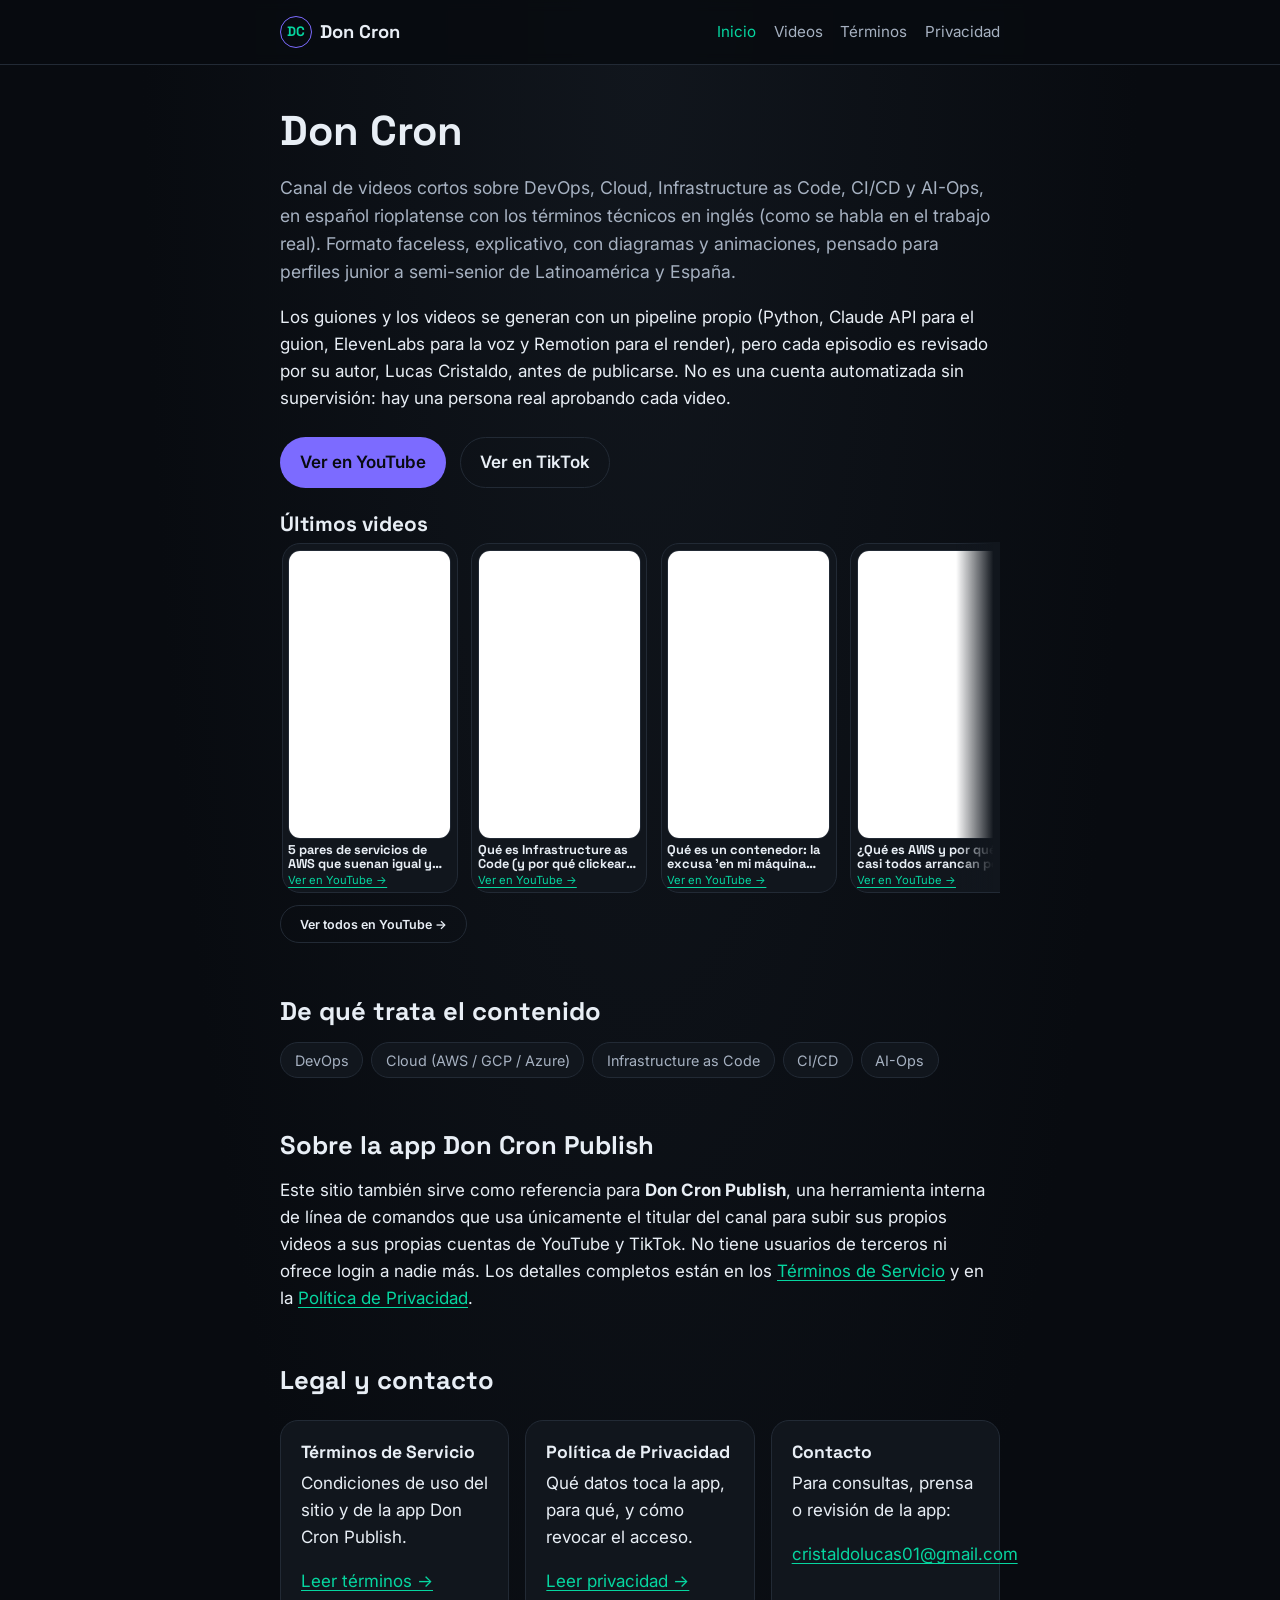
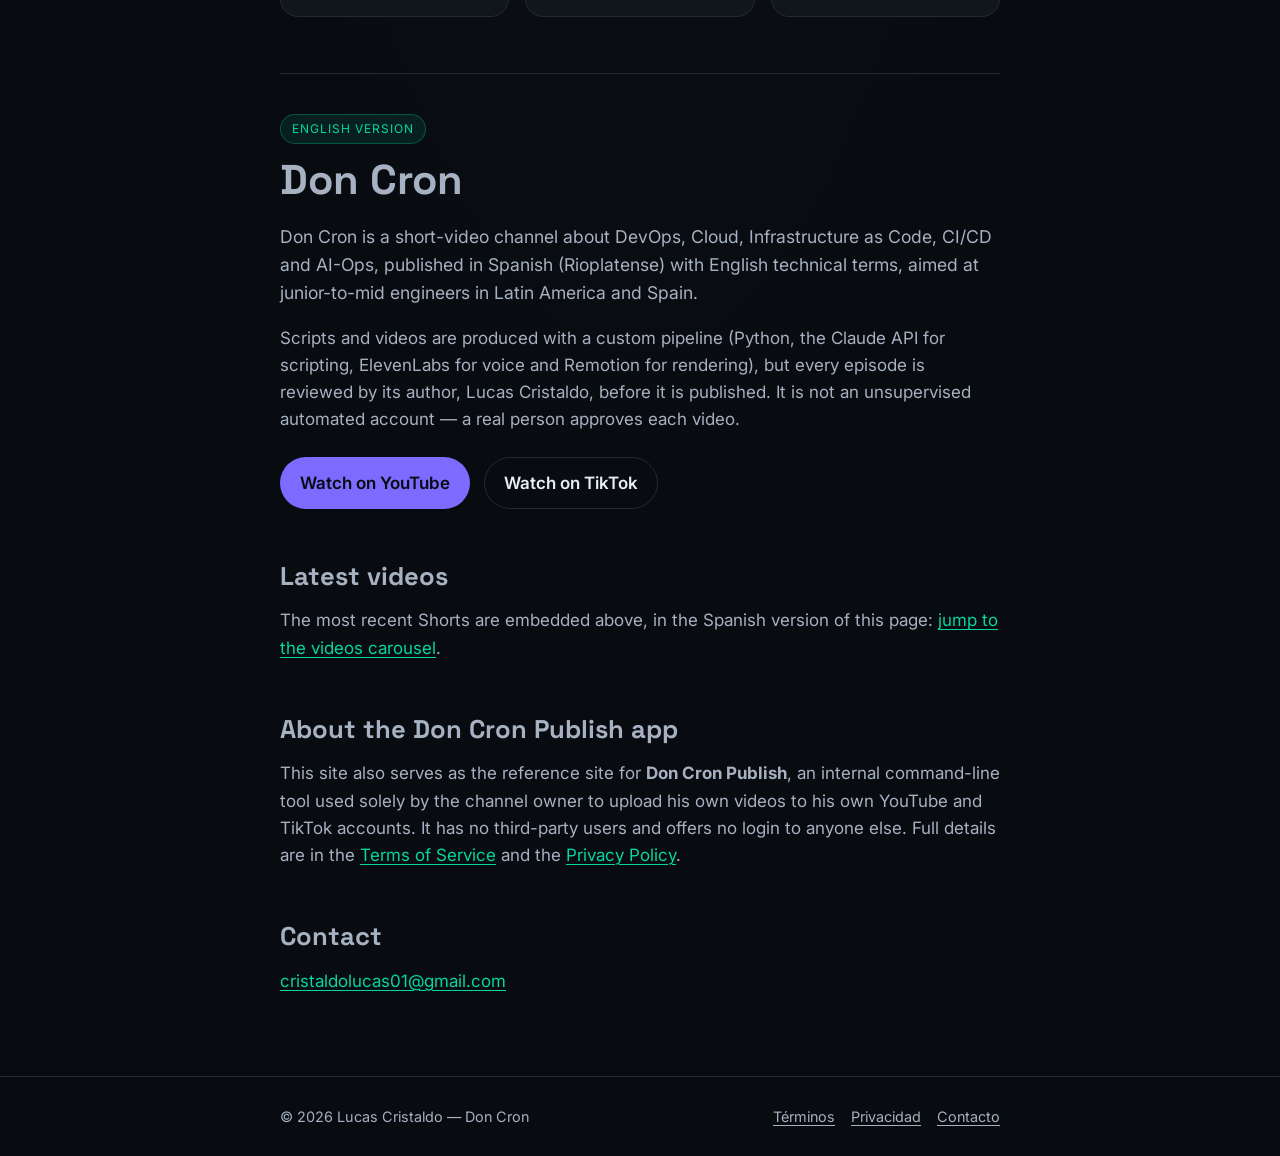
==== commit 909b8a48: "fix: English blurb no longer hardcodes the video count or says grid Co-Authored-By: Claude Opus 5 (1" ====
--- a/index.html
+++ b/index.html
@@ -193,8 +193,8 @@
 
       <h2>Latest videos</h2>
       <p>
-        The five most recent Shorts are embedded above, in the Spanish
-        version of this page: <a href="#videos">jump to the videos grid</a>.
+        The most recent Shorts are embedded above, in the Spanish
+        version of this page: <a href="#videos">jump to the videos carousel</a>.
       </p>
 
       <h2>About the Don Cron Publish app</h2>
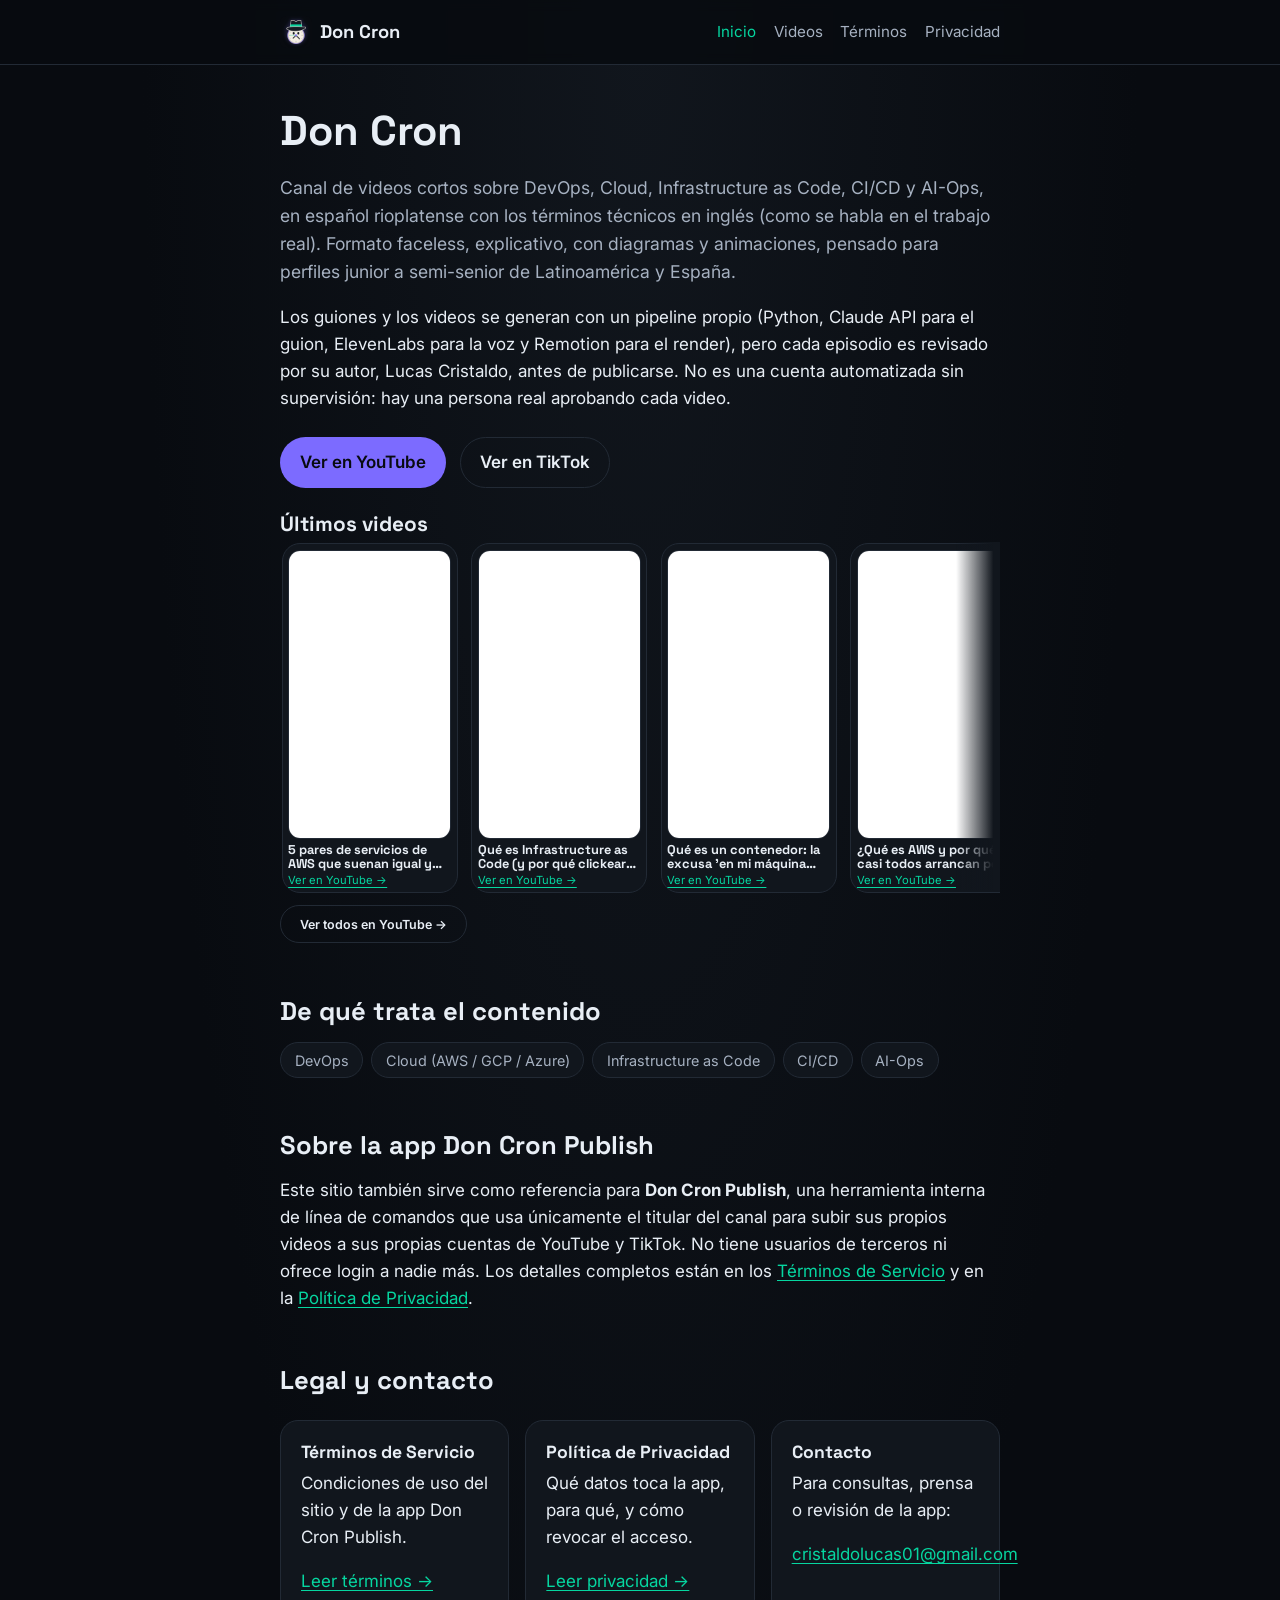
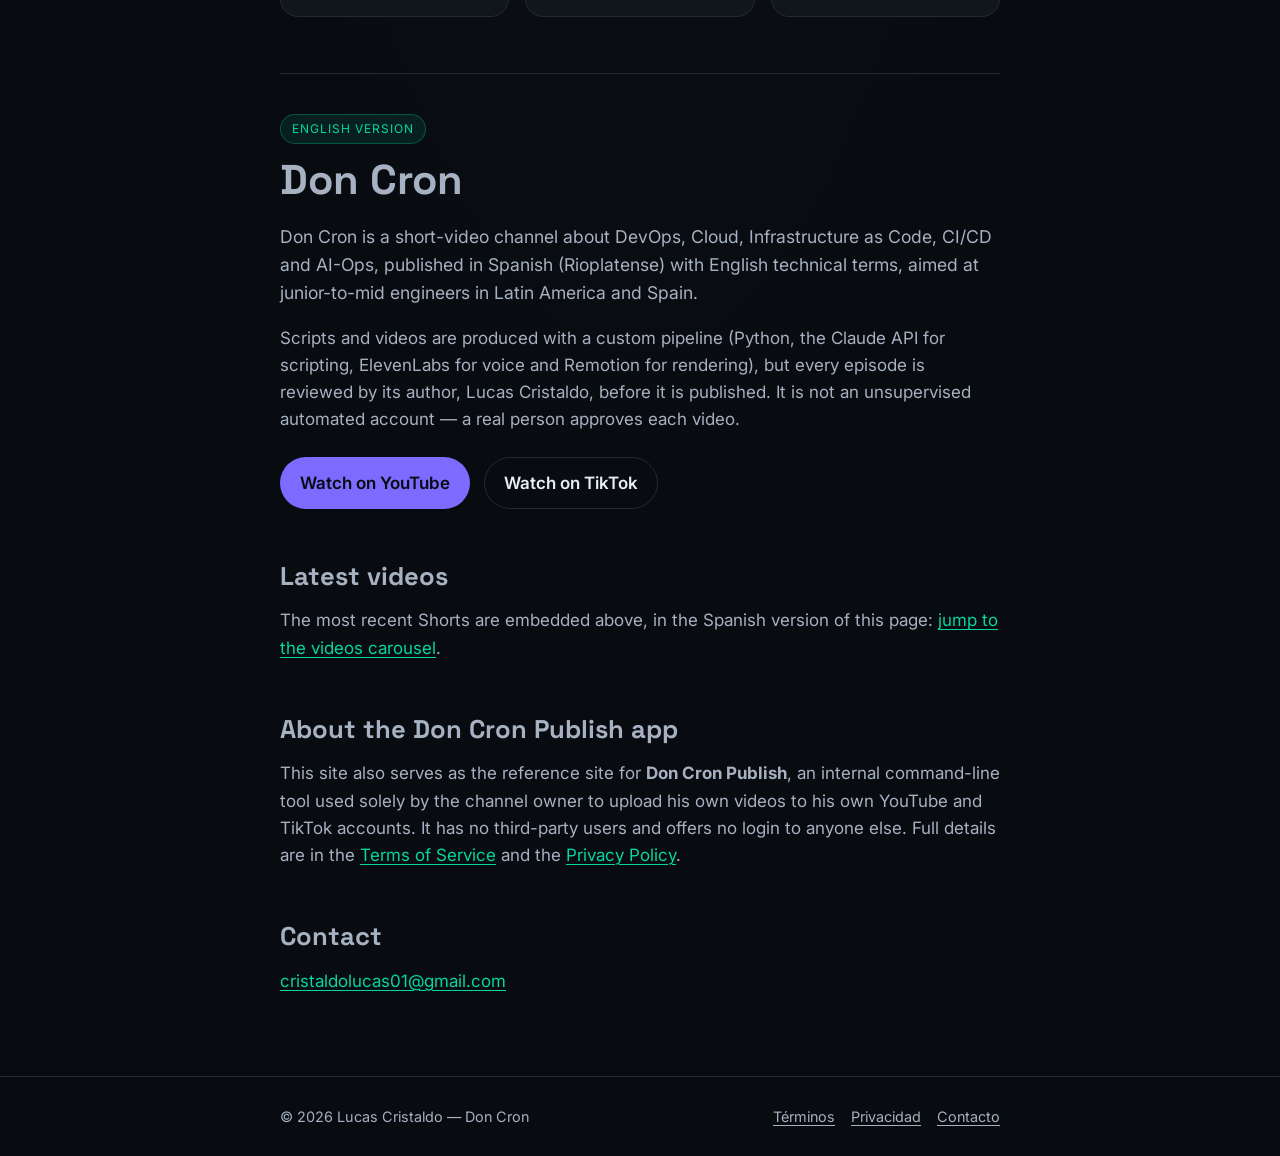
==== commit 41ee087a: "fix(site): favicon y logo iguales al App icon de TikTok TikTok rechazó el pase a producción de "Don " ====
--- a/index.html
+++ b/index.html
@@ -6,7 +6,11 @@
   <title>Don Cron — DevOps, Cloud y AI-Ops en español</title>
   <meta name="description" content="Don Cron es un canal de YouTube Shorts y TikTok sobre DevOps, Cloud, IaC, CI/CD y AI-Ops en español, con guiones y videos generados por un pipeline propio y revisados por su autor antes de publicarse.">
   <link rel="canonical" href="https://don-cron.com/">
-  <link rel="icon" type="image/svg+xml" href="data:image/svg+xml,%3Csvg xmlns='http://www.w3.org/2000/svg' viewBox='0 0 64 64'%3E%3Ccircle cx='32' cy='32' r='30' fill='%23080b10' stroke='%237c6bff' stroke-width='3'/%3E%3Ctext x='32' y='41' font-family='Space Grotesk,Inter,sans-serif' font-size='24' font-weight='700' fill='%2306d6a0' text-anchor='middle'%3EDC%3C/text%3E%3C/svg%3E">
+  <link rel="icon" href="/favicon.ico" sizes="48x48">
+  <link rel="icon" type="image/png" sizes="32x32" href="/icons/favicon-32.png">
+  <link rel="icon" type="image/png" sizes="16x16" href="/icons/favicon-16.png">
+  <link rel="icon" type="image/png" sizes="192x192" href="/icons/app-icon-192.png">
+  <link rel="apple-touch-icon" sizes="180x180" href="/icons/apple-touch-icon.png">
   <link rel="preconnect" href="https://fonts.googleapis.com">
   <link rel="preconnect" href="https://fonts.gstatic.com" crossorigin>
   <link href="https://fonts.googleapis.com/css2?family=Space+Grotesk:wght@500;700&family=Inter:wght@400;500;600&display=swap" rel="stylesheet">
@@ -17,7 +21,7 @@
   <header class="site-header">
     <div class="header-inner">
       <a class="wordmark" href="/">
-        <span class="mark-dc" aria-hidden="true">DC</span>
+        <img class="mark-icon" src="/icons/app-icon-192.png" alt="" width="32" height="32">
         Don Cron
       </a>
       <nav class="site-nav" aria-label="Navegación principal">
--- a/styles.css
+++ b/styles.css
@@ -139,18 +139,13 @@
   color: var(--text);
 }
 
-.wordmark .mark-dc {
-  display: inline-flex;
-  align-items: center;
-  justify-content: center;
+.wordmark .mark-icon {
+  display: block;
   width: 32px;
   height: 32px;
-  border-radius: 50%;
-  border: 1.5px solid var(--violet);
-  color: var(--cyan);
-  font-size: 0.85rem;
-  font-weight: 700;
-  letter-spacing: -0.03em;
+  border-radius: 6px;
+  object-fit: cover;
+  flex-shrink: 0;
 }
 
 nav.site-nav {
